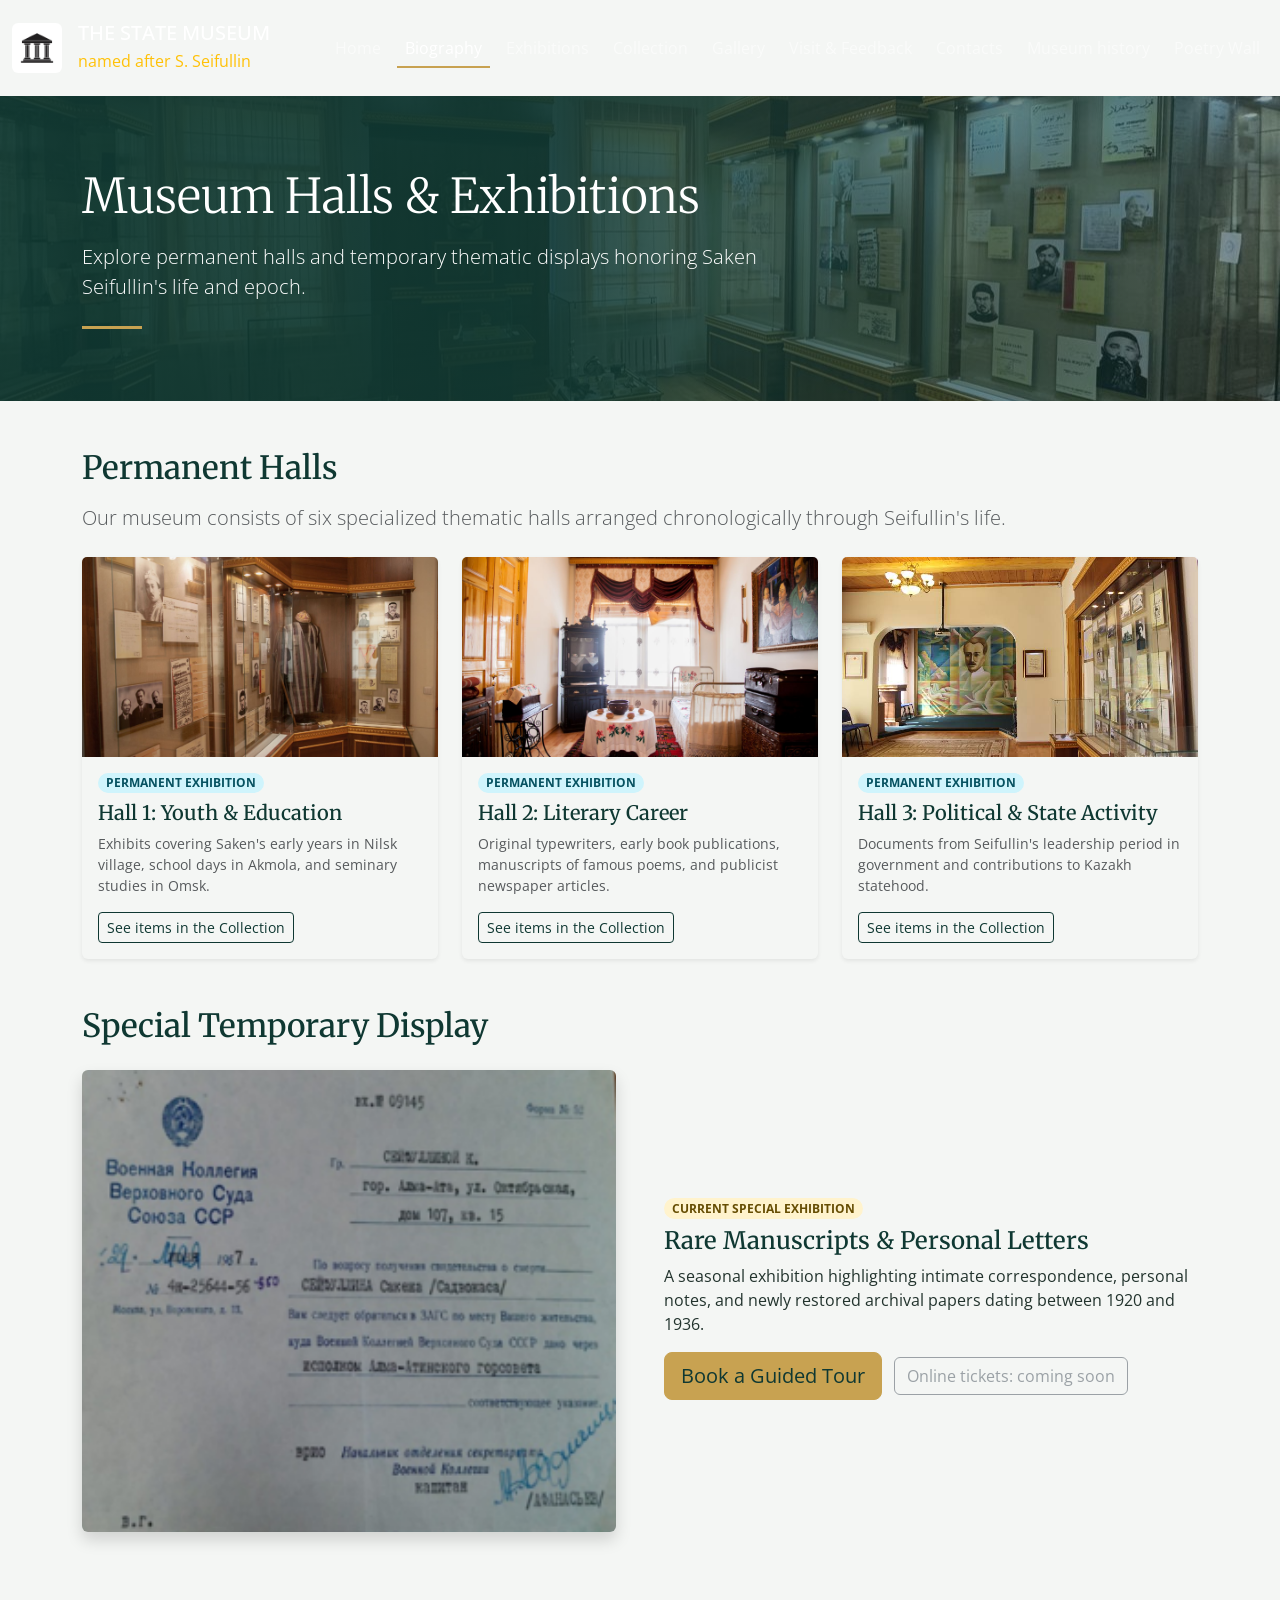
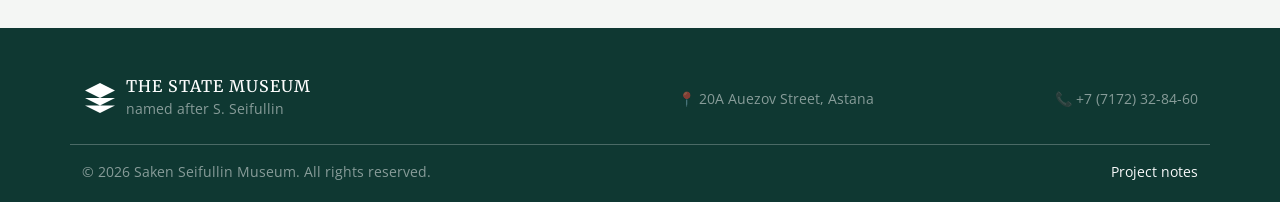
==== exhibitions.html @ 628d9082 "feat: complete jQuery assignment across all museum pages" ====
<!--<!DOCTYPE html>
<html lang="en">
<head>
  <meta charset="UTF-8">
  <meta name="viewport" content="width=device-width, initial-scale=1.0">
  <title>Exhibitions - Saken Seifullin Museum</title>
  <link rel="stylesheet" href="https://cdn.jsdelivr.net/npm/bootstrap@5.3.3/dist/css/bootstrap.min.css">
  <link rel="stylesheet" href="css/site.css">
</head>
<body>

  <header class="site-header navbar navbar-expand-xl bg-primary sticky-top shadow-sm" data-bs-theme="dark">
    <div class="container-fluid px-3 px-lg-5">
      <div class="logo-group navbar-brand d-flex align-items-center gap-2">
        <svg class="logo-icon flex-shrink-0" viewBox="0 0 24 24" aria-hidden="true"><path d="M12 2L2 7l10 5 10-5-10-5zM2 17l10 5 10-5M2 12l10 5 10-5"/></svg>
        <div class="logo-text">
          <h1 class="fs-6 text-uppercase mb-0 lh-sm">The State Museum</h1>
          <span class="d-none d-sm-block small text-white-50">named after S. Seifullin</span>
        </div>
      </div>
      <input type="checkbox" id="navToggle" class="nav-toggle-input visually-hidden">
      <label for="navToggle" class="navbar-toggler">
        <span class="navbar-toggler-icon"></span>
        <span class="visually-hidden">Toggle navigation</span>
      </label>
      <nav class="main-nav collapse navbar-collapse" id="mainNav" aria-label="Main navigation">
        <ul class="navbar-nav ms-auto gap-xl-2">
          <li class="nav-item"><a href="index.html" class="nav-link">Home</a></li>
          <li class="nav-item"><a href="biography.html" class="nav-link">Biography</a></li>
          <li class="nav-item"><a href="exhibitions.html" class="nav-link active" aria-current="page">Exhibitions</a></li>
          <li class="nav-item"><a href="exhibits.html" class="nav-link">Collection</a></li>
          <li class="nav-item"><a href="gallery.html" class="nav-link">Gallery</a></li>
          <li class="nav-item"><a href="feedback.html" class="nav-link">Visit &amp; Feedback</a></li>
          <li class="nav-item"><a href="contacts.html" class="nav-link">Contacts</a></li>
          <li class="nav-item"><a href="museum-history.html" class="nav-link">Museum history</a></li>
        </ul>
      </nav>
    </div>
  </header>-->
   <!DOCTYPE html>
<html lang="en">
<head>
  <meta charset="UTF-8">
  <meta name="viewport" content="width=device-width, initial-scale=1.0">
  <meta name="description" content="View the table of key artifacts and historical exhibits stored in the Saken Seifullin Museum. Author: Team Museum Project.">
  <link href="https://cdn.jsdelivr.net/npm/bootstrap@5.3.3/dist/css/bootstrap.min.css" rel="stylesheet">
  <link rel="stylesheet" href="css/base.css">
  <link rel="stylesheet" href="css/site.css">
  <title>Exhibitions - Saken Seifullin Museum</title>
</head>
<body class="d-flex flex-column min-vh-100">

  <header class="bg-brand text-white shadow-sm">
    <nav class="navbar navbar-expand-lg navbar-dark bg-brand py-3" id="main-navbar">
      <div class="container-fluid">
        <a class="navbar-brand d-flex align-items-center gap-3 text-wrap" href="index.html" id="brand-link">
          <img src="images/logo museum.jpg" alt="Museum logo" class="rounded" style="width: 50px; height: auto;">
          <span>
            <strong class="d-block h5 mb-0">THE STATE MUSEUM</strong>
            <small class="fs-6 text-warning">named after S. Seifullin</small>
          </span>
        </a>
        <button class="navbar-toggler" type="button" data-bs-toggle="collapse" data-bs-target="#navbarNav" aria-controls="navbarNav" aria-expanded="false" aria-label="Toggle navigation" id="navbar-toggler-btn">
          <span class="navbar-toggler-icon"></span>
        </button>

        <div class="collapse navbar-collapse justify-content-end" id="navbarNav">
          <ul class="navbar-nav gap-2 text-center text-lg-start">
            <li class="nav-item"><a class="nav-link" href="index.html">Home</a></li>
            <li class="nav-item"><a class="nav-link active" href="biography.html">Biography</a></li>
            <li class="nav-item"><a class="nav-link" href="exhibitions.html">Exhibitions</a></li>
            <li class="nav-item"><a class="nav-link" href="exhibits.html">Collection</a></li>
            <li class="nav-item"><a class="nav-link" href="gallery.html">Gallery</a></li>
            <li class="nav-item"><a class="nav-link" href="feedback.html">Visit & Feedback</a></li>
            <li class="nav-item"><a class="nav-link" href="contacts.html">Contacts</a></li>
            <li class="nav-item"><a class="nav-link" href="museum-history.html">Museum history</a></li>
            <li class="nav-item"><a class="nav-link" href="poetry.html">Poetry Wall</a></li>
          </ul>
        </div>
      </div>
    </nav>
  </header>
  <section class="hero-banner hero-exhibitions position-relative text-white py-5">
    <div class="hero-content container position-relative z-1 py-md-4">
      <div class="row">
        <div class="col-12 col-lg-8 text-center text-md-start">
          <h1 class="hero-title display-5 mb-3">Museum Halls &amp; Exhibitions</h1>
          <p class="hero-subtitle lead mb-4">Explore permanent halls and temporary thematic displays honoring Saken Seifullin's life and epoch.</p>
          <div class="gold-divider mx-auto mx-md-0"></div>
        </div>
      </div>
    </div>
  </section>
  <main class="container my-5">
    <h2 class="text-primary mb-3">Permanent Halls</h2>
    <p class="lead text-body-secondary mb-4">Our museum consists of six specialized thematic halls arranged chronologically through Seifullin's life.</p>
    <div class="row g-4">
      <div class="col-12 col-md-6 col-lg-4">
        <div class="info-card card h-100 border-0 shadow-sm">
          <img src="images/╤Д╨╛╤В╨╛14.jpg" alt="Early Childhood Hall" class="card-img-top object-fit-cover">
          <div class="card-body d-flex flex-column">
            <span class="badge rounded-pill bg-info-subtle text-info-emphasis text-uppercase align-self-start mb-2">Permanent Exhibition</span>
            <h3 class="card-title h5 text-primary">Hall 1: Youth &amp; Education</h3>
            <p class="card-text small text-body-secondary">Exhibits covering Saken's early years in Nilsk village, school days in Akmola, and seminary studies in Omsk.</p>
            <a href="exhibits.html" class="btn btn-outline-primary btn-sm mt-auto align-self-start">See items in the Collection</a>
          </div>
        </div>
      </div>

      <div class="col-12 col-md-6 col-lg-4">
        <div class="info-card card h-100 border-0 shadow-sm">
          <img src="images/╤Д╨╛╤В╨╛17.jpg" alt="Literary Work Hall" class="card-img-top object-fit-cover">
          <div class="card-body d-flex flex-column">
            <span class="badge rounded-pill bg-info-subtle text-info-emphasis text-uppercase align-self-start mb-2">Permanent Exhibition</span>
            <h3 class="card-title h5 text-primary">Hall 2: Literary Career</h3>
            <p class="card-text small text-body-secondary">Original typewriters, early book publications, manuscripts of famous poems, and publicist newspaper articles.</p>
            <a href="exhibits.html" class="btn btn-outline-primary btn-sm mt-auto align-self-start">See items in the Collection</a>
          </div>
        </div>
      </div>

      <div class="col-12 col-md-6 col-lg-4">
        <div class="info-card card h-100 border-0 shadow-sm">
          <img src="images/images.jpeg" alt="Statesman Period Hall" class="card-img-top object-fit-cover">
          <div class="card-body d-flex flex-column">
            <span class="badge rounded-pill bg-info-subtle text-info-emphasis text-uppercase align-self-start mb-2">Permanent Exhibition</span>
            <h3 class="card-title h5 text-primary">Hall 3: Political &amp; State Activity</h3>
            <p class="card-text small text-body-secondary">Documents from Seifullin's leadership period in government and contributions to Kazakh statehood.</p>
            <a href="exhibits.html" class="btn btn-outline-primary btn-sm mt-auto align-self-start">See items in the Collection</a>
          </div>
        </div>
      </div>
    </div>

    <h2 class="text-primary mt-5 mb-4">Special Temporary Display</h2>
    <div class="row g-4 g-lg-5 align-items-center">
      <div class="col-12 col-md-6">
        <img src="images/6th card.png" alt="Rare Archives Special Exhibition" class="img-fluid w-100 rounded shadow">
      </div>
      <div class="col-12 col-md-6">
        <span class="badge rounded-pill bg-warning-subtle text-warning-emphasis text-uppercase mb-2">Current Special Exhibition</span>
        <h3 class="fs-4 text-primary">Rare Manuscripts &amp; Personal Letters</h3>
        <p>A seasonal exhibition highlighting intimate correspondence, personal notes, and newly restored archival papers dating between 1920 and 1936.</p>
        <a href="feedback.html" class="btn btn-primary btn-lg me-2 mb-2">Book a Guided Tour</a>
        <button type="button" class="btn btn-outline-secondary mb-2" disabled>Online tickets: coming soon</button>
      </div>
    </div>
  </main>

  <footer class="site-footer bg-primary text-white mt-5 pt-5 pb-3">
    <div class="container">
      <div class="footer-top row g-4 align-items-center pb-4 border-bottom border-white border-opacity-25">
        <div class="logo-group col-12 col-md-5 d-flex align-items-center gap-2">
          <svg class="logo-icon flex-shrink-0" viewBox="0 0 24 24" aria-hidden="true"><path d="M12 2L2 7l10 5 10-5-10-5zM2 17l10 5 10-5M2 12l10 5 10-5"/></svg>
          <div class="logo-text">
            <h1 class="fs-6 text-uppercase mb-0 lh-sm">The State Museum</h1>
            <span class="small text-white-50">named after S. Seifullin</span>
          </div>
        </div>
        <div class="footer-contacts col-12 col-md-7">
          <div class="row g-2 small text-white-50">
            <div class="col-12 col-sm-6 text-md-end">📍 20A Auezov Street, Astana</div>
            <div class="col-12 col-sm-6 text-md-end">📞 +7 (7172) 32-84-60</div>
          </div>
        </div>
      </div>
      <div class="footer-bottom row pt-3 small text-white-50">
        <p class="col-12 col-md-6 mb-1 text-center text-md-start">&copy; 2026 Saken Seifullin Museum. All rights reserved.</p>
        <p class="col-12 col-md-6 mb-0 text-center text-md-end"><a href="README.md" class="link-light link-underline-opacity-0">Project notes</a></p>
      </div>
    </div>
  </footer>

  <script src="https://cdn.jsdelivr.net/npm/bootstrap@5.3.3/dist/js/bootstrap.bundle.min.js"></script>
</body>
</html>
---- css/site.css ----
/* @import url('https://fonts.googleapis.com/css2?family=Merriweather:ital,wght@0,300;0,400;0,700;1,300&family=Open+Sans:wght@400;500;600;700&display=swap');

:root {
  --primary-dark: #0f3832;
  --accent-gold: #c8a251;
  --accent-gold-hover: #b08d3e;
  --bg-light: #f4f6f4;
  --card-bg: #ffffff;
  --card-border: #e2e8e5;
  --text-dark: #22332d;
  --text-muted: #556660;
  --white: #ffffff;
}

* {
  box-sizing: border-box;
  margin: 0;
  padding: 0;
}

body {
  font-family: 'Open Sans', sans-serif;
  background-color: var(--bg-light);
  color: var(--text-dark);
  line-height: 1.6;
}

.site-header {
  background-color: var(--primary-dark);
  color: var(--white);
  padding: 1rem 3rem;
  border-bottom: 1px solid rgba(255, 255, 255, 0.1);
  position: sticky;
  top: 0;
  z-index: 1000;
}

.header-container {
  max-width: 1200px;
  margin: 0 auto;
  display: flex;
  justify-content: space-between;
  align-items: center;
}

.logo-group {
  display: flex;
  align-items: center;
  gap: 12px;
}

.logo-icon {
  width: 36px;
  height: 36px;
  min-width: 36px;
  fill: var(--white);
}

.logo-text h1 {
  font-family: 'Merriweather', serif;
  font-size: 0.95rem;
  text-transform: uppercase;
  letter-spacing: 1px;
  line-height: 1.1;
  color: var(--white);
}

.logo-text span {
  font-size: 0.75rem;
  color: rgba(255, 255, 255, 0.7);
}

.main-nav ul {
  display: flex;
  align-items: center;
  gap: 18px;
  list-style: none;
}

.nav-link {
  color: rgba(255, 255, 255, 0.85);
  text-decoration: none;
  font-size: 0.88rem;
  font-weight: 500;
  transition: color 0.2s, border-color 0.2s;
  padding-bottom: 4px;
}

.nav-link:hover, .nav-link.active {
  color: var(--white);
  border-bottom: 2px solid var(--accent-gold);
}


.hero-banner {
  color: var(--white);
  padding: 4rem 3rem;
  background-size: cover;
  background-position: center;
  position: relative;
}

.hero-banner::before {
  content: '';
  position: absolute;
  top: 0; left: 0; right: 0; bottom: 0;
  background: linear-gradient(to right, rgba(15, 56, 50, 0.92) 40%, rgba(15, 56, 50, 0.4));
  z-index: 1;
}

.hero-content {
  position: relative;
  z-index: 2;
  max-width: 1200px;
  margin: 0 auto;
}

.hero-title {
  font-family: 'Merriweather', serif;
  font-size: 2.5rem;
  font-weight: 400;
  margin-bottom: 0.8rem;
  color: var(--white);
}

.hero-subtitle {
  font-size: 1.05rem;
  color: rgba(255, 255, 255, 0.9);
  max-width: 650px;
  margin-bottom: 1.2rem;
}

.gold-divider {
  width: 60px;
  height: 3px;
  background-color: var(--accent-gold);
}
.container {
  max-width: 1200px;
  margin: 2.5rem auto;
  padding: 0 2rem;
}

.section-title {
  font-family: 'Merriweather', serif;
  font-size: 1.75rem;
  color: var(--primary-dark);
  /*margin-bottom: 1.2rem;

.btn-primary {
  display: inline-block;
  background-color: var(--accent-gold);
  color: var(--primary-dark);
  font-weight: 600;
  padding: 10px 20px;
  border-radius: 4px;
  text-decoration: none;
  transition: background-color 0.2s;
  margin-top: 1rem;
}

.btn-primary:hover {
  background-color: var(--accent-gold-hover);
}

.intro-grid {
  width: 100%;
  height: 350px;
  display: grid;
  grid-template-columns: 1fr 1fr;
  gap: 2.5rem;
  align-items: center;
  margin-bottom: 3rem;
}

.div1{
  display: flex;
   object-fit: cover;
  flex-direction: column;
  gap: 1rem;
   box-shadow: 0 4px 12px rgba(0,0,0,0.1);
}
.featured-img{
   display: flex;
    object-fit: cover;
   flex-direction: column;
    width: 100%;
    

}

  /*width: 100%;
  height: 350px;
  object-fit: cover;
  border-radius: 6px;
  box-shadow: 0 4px 12px rgba(0,0,0,0.1);


.cards-grid {
  display: grid;
  grid-template-columns: repeat(auto-fit, minmax(280px, 1fr));
  gap: 1.8rem;
  margin-top: 1.5rem;
}

.info-card {
  background-color: var(--card-bg);
  border: 1px solid var(--card-border);
  border-radius: 6px;
  overflow: hidden;
  box-shadow: 0 2px 6px rgba(0,0,0,0.03);
  transition: transform 0.2s, box-shadow 0.2s;
}

.info-card:hover {
  transform: translateY(-4px);
  box-shadow: 0 8px 18px rgba(0,0,0,0.08);
}

.card-img {
  width: 100%;
  height: 200px;
  object-fit: cover;
}

.card-body {
  padding: 1.2rem;
}

.card-title {
  font-family: 'Merriweather', serif;
  font-size: 1.1rem;
  color: var(--primary-dark);
  margin-bottom: 0.5rem;
}

.card-text {
  font-size: 0.9rem;
  color: var(--text-muted);
}

.bio-article {
  background-color: var(--card-bg);
  padding: 2.5rem;
  border-radius: 6px;
  border: 1px solid var(--card-border);
}

.timeline {
  border-left: 3px solid var(--accent-gold);
  padding-left: 1.5rem;
  margin: 2rem 0;
}

.timeline-item {
  margin-bottom: 1.8rem;
  position: relative;
}

.timeline-year {
  font-family: 'Merriweather', serif;
  font-weight: 700;
  color: var(--accent-gold);
  font-size: 1.1rem;
}

.timeline-title {
  font-family: 'Merriweather', serif;
  color: var(--primary-dark);
  font-size: 1.15rem;
  margin: 0.2rem 0;
}

.badge-status {
  display: inline-block;
  font-size: 0.75rem;
  font-weight: 700;
  text-transform: uppercase;
  padding: 4px 8px;
  border-radius: 4px;
  margin-bottom: 0.5rem;
}

.badge-permanent { background-color: #e3f2fd; color: #0d47a1; }
.badge-temporary { background-color: #fff3e0; color: #e65100; }

.site-footer {
  background-color: var(--primary-dark);
  color: var(--white);
  padding: 2.5rem 3rem 1.2rem 3rem;
  margin-top: 4rem;
}

.footer-top {
  max-width: 1200px;
  margin: 0 auto;
  display: flex;
  justify-content: space-between;
  align-items: center;
  padding-bottom: 1.5rem;
  border-bottom: 1px solid rgba(255, 255, 255, 0.15);
}

.footer-contacts {
  display: flex;
  gap: 2rem;
  font-size: 0.85rem;
  color: rgba(255, 255, 255, 0.8);
}

.footer-bottom {
  max-width: 1200px;
  margin: 1.2rem auto 0 auto;
  display: flex;
  justify-content: space-between;
  font-size: 0.8rem;
  color: rgba(255, 255, 255, 0.6);
}

.footer-bottom a {
  color: rgba(255, 255, 255, 0.6);
  text-decoration: none;
}

@media (max-width: 850px) {
  .intro-grid { grid-template-columns: 1fr; }
  .header-container { flex-direction: column; gap: 15px; }
  .main-nav ul { flex-wrap: wrap; justify-content: center; gap: 10px; }
  .footer-top { flex-direction: column; gap: 15px; align-items: flex-start; }
} 
*/
/* @import url('https://fonts.googleapis.com/css2?family=Merriweather:ital,wght@0,300;0,400;0,700;1,300&family=Open+Sans:wght@400;500;600;700&display=swap');

:root {
  --primary-dark: #0f3832;
  --accent-gold: #c8a251;
  --accent-gold-hover: #b08d3e;
  --bg-light: #f4f6f4;
  --card-bg: #ffffff;
  --card-border: #e2e8e5;
  --text-dark: #22332d;
  --text-muted: #556660;
  --white: #ffffff;

  --font-serif: 'Merriweather', serif;
  --font-sans: 'Open Sans', sans-serif;
  --page-width: 1200px;
  --radius: 6px;
}

* {
  box-sizing: border-box;
  margin: 0;
  padding: 0;
}

body {
  font-family: var(--font-sans);
  background-color: var(--bg-light);
  color: var(--text-dark);
  line-height: 1.6;
}


.site-header {
  background-color: var(--primary-dark);
  color: var(--white);
  padding: 1rem 3rem;
  border-bottom: 1px solid rgba(255, 255, 255, 0.1);
  position: sticky;
  top: 0;
  z-index: 1000;
}

.header-container {
  max-width: var(--page-width);
  margin: 0 auto;
  display: flex;
  justify-content: space-between;
  align-items: center;
}
.logo-group {
  display: flex;
  align-items: center;
  gap: 12px;
}

.logo-icon {
  width: 36px;
  height: 36px;
  min-width: 36px;
  fill: var(--white);
}

.logo-text h1 {
  font-family: var(--font-serif);
  font-size: 0.95rem;
  text-transform: uppercase;
  letter-spacing: 1px;
  line-height: 1.1;
  color: var(--white);
}

.logo-text span {
  font-size: 0.75rem;
  color: rgba(255, 255, 255, 0.7);
}

.main-nav ul {
  display: flex;
  align-items: center;
  gap: 18px;
  list-style: none;
}

.nav-link {
  color: rgba(255, 255, 255, 0.85);
  text-decoration: none;
  font-size: 0.88rem;
  font-weight: 500;
  padding-bottom: 4px;
  transition: color 0.2s, border-color 0.2s;
}

.nav-link:hover,
.nav-link.active {
  color: var(--white);
  border-bottom: 2px solid var(--accent-gold);
}


.hero-banner {
  position: relative;
  color: var(--white);
  padding: 4rem 3rem;
  background-size: cover;
  background-position: center;
}


.hero-banner::before {
  content: '';
  position: absolute;
  inset: 0;
  background: linear-gradient(to right, rgba(15, 56, 50, 0.92) 40%, rgba(15, 56, 50, 0.4));
  z-index: 1;
}


.hero-home        { background-image: url('../images/astana-16-1.jpg'); }
.hero-bio         { background-image: url('../images/Saken s suit.png'); }
.hero-exhibitions { background-image: url('../images/Museum inner view.jpeg'); }

.hero-content {
  position: relative;
  z-index: 2;
  max-width: var(--page-width);
  margin: 0 auto;
}

.hero-title {
  font-family: var(--font-serif);
  font-size: 2.5rem;
  font-weight: 400;
  margin-bottom: 0.8rem;
  color: var(--white);
}

.hero-subtitle {
  font-size: 1.05rem;
  color: rgba(255, 255, 255, 0.9);
  max-width: 650px;
  margin-bottom: 1.2rem;
}

.gold-divider {
  width: 60px;
  height: 3px;
  background-color: var(--accent-gold);
}

.container {
  max-width: var(--page-width);
  margin: 2.5rem auto;
  padding: 0 2rem;
}

.section-title {
  font-family: var(--font-serif);
  font-size: 1.75rem;
  color: var(--primary-dark);
}


.subsection-title {
  font-size: 1.35rem;
}


.section-title--spaced {
  margin-top: 3.5rem;
}


.btn-primary {
  display: inline-block;
  background-color: var(--accent-gold);
  color: var(--primary-dark);
  font-weight: 600;
  padding: 10px 20px;
  border-radius: 4px;
  text-decoration: none;
  margin-top: 1rem;
  transition: background-color 0.2s;
}

.btn-primary:hover {
  background-color: var(--accent-gold-hover);
}


.intro-grid {
  display: grid;
  grid-template-columns: 1fr 1fr;
  gap: 2.5rem;
  align-items: center;
  margin-bottom: 3rem;
}


.intro-grid--compact {
  margin: 2rem 0;
}

.intro-text {
  display: flex;
  flex-direction: column;
  gap: 1rem;
  box-shadow: 0 4px 12px rgba(0, 0, 0, 0.1);
}

.featured-img {
  display: block;
  width: 100%;
  height: 350px;
  object-fit: cover;
}

.cards-grid {
  display: grid;
  grid-template-columns: repeat(auto-fit, minmax(280px, 1fr));
  gap: 1.8rem;
  margin-top: 1.5rem;
}

.info-card {
  background-color: var(--card-bg);
  border: 1px solid var(--card-border);
  border-radius: var(--radius);
  overflow: hidden;
  box-shadow: 0 2px 6px rgba(0, 0, 0, 0.03);
  transition: transform 0.2s, box-shadow 0.2s;
}

.info-card:hover {
  transform: translateY(-4px);
  box-shadow: 0 8px 18px rgba(0, 0, 0, 0.08);
}

.card-img {
  display: block;
  width: 100%;
  height: 200px;
  object-fit: cover;
}

.card-body {
  padding: 1.2rem;
}

.card-title {
  font-family: var(--font-serif);
  font-size: 1.1rem;
  color: var(--primary-dark);
  margin-bottom: 0.5rem;
}

.card-text {
  font-size: 0.9rem;
  color: var(--text-muted);
}


.badge-status {
  display: inline-block;
  font-size: 0.75rem;
  font-weight: 700;
  text-transform: uppercase;
  padding: 4px 8px;
  border-radius: 4px;
  margin-bottom: 0.5rem;
}

.badge-permanent { background-color: #e3f2fd; color: #0d47a1; }
.badge-temporary { background-color: #fff3e0; color: #e65100; }


.bio-article {
  background-color: var(--card-bg);
  padding: 2.5rem;
  border-radius: var(--radius);
  border: 1px solid var(--card-border);
}

.timeline {
  border-left: 3px solid var(--accent-gold);
  padding-left: 1.5rem;
  margin: 2rem 0;
}

.timeline-item {
  margin-bottom: 1.8rem;
}

.timeline-year {
  font-family: var(--font-serif);
  font-weight: 700;
  color: var(--accent-gold);
  font-size: 1.1rem;
}

.timeline-title {
  font-family: var(--font-serif);
  color: var(--primary-dark);
  font-size: 1.15rem;
  margin: 0.2rem 0;
}


.site-footer {
  background-color: var(--primary-dark);
  color: var(--white);
  padding: 2.5rem 3rem 1.2rem;
  margin-top: 4rem;
}

.footer-top {
  max-width: var(--page-width);
  margin: 0 auto;
  display: flex;
  justify-content: space-between;
  align-items: center;
  padding-bottom: 1.5rem;
  border-bottom: 1px solid rgba(255, 255, 255, 0.15);
}

.footer-contacts {
  display: flex;
  gap: 2rem;
  font-size: 0.85rem;
  color: rgba(255, 255, 255, 0.8);
}

.footer-bottom {
  max-width: var(--page-width);
  margin: 1.2rem auto 0;
  display: flex;
  justify-content: space-between;
  font-size: 0.8rem;
  color: rgba(255, 255, 255, 0.6);
}

.footer-bottom a {
  color: rgba(255, 255, 255, 0.6);
  text-decoration: none;
}


@media (max-width: 850px) {
  .header-container { flex-direction: column; gap: 15px; }
  .main-nav ul { flex-wrap: wrap; justify-content: center; gap: 10px; }
  .intro-grid { grid-template-columns: 1fr; }
  .footer-top { flex-direction: column; gap: 15px; align-items: flex-start; }

  .footer-contacts { flex-wrap: wrap; gap: 0.5rem 2rem; }
} */
 /* Correction layer on top of Bootstrap v5.3.3.
   Bootstrap does the layout, spacing, navigation, buttons and responsiveness.
   This file only sets brand colours, fonts and a few details Bootstrap has no class for. */

@import url('https://fonts.googleapis.com/css2?family=Merriweather:ital,wght@0,300;0,400;0,700;1,300&family=Open+Sans:wght@400;500;600;700&display=swap');

/* Brand colours and fonts, fed into Bootstrap's own CSS variables,
   so bg-primary, text-primary, links and body text use the museum palette. */
:root {
  --primary-dark: #0f3832;
  --accent-gold: #c8a251;
  --accent-gold-hover: #b08d3e;

  --bs-primary: #0f3832;
  --bs-primary-rgb: 15, 56, 50;
  --bs-link-color-rgb: 15, 56, 50;
  --bs-link-hover-color-rgb: 176, 141, 62;
  --bs-body-bg: #f4f6f4;
  --bs-body-color: #22332d;
  --bs-body-font-family: 'Open Sans', sans-serif;
}

/* Headings use the serif brand font; sizes and weights come from Bootstrap classes. */
h1, h2, h3, h4 {
  font-family: 'Merriweather', serif;
}

/* Gold helpers: Bootstrap has no gold theme colour. border-gold only sets the
   variable that Bootstrap's border-start utility already reads. */
.text-gold { color: var(--accent-gold); }
.border-gold { --bs-border-color: var(--accent-gold); }

/* Logo: the SVG has no size of its own and must follow the text colour. */
.logo-icon {
  width: 36px;
  height: 36px;
  fill: currentColor;
}

.logo-text h1 { letter-spacing: 1px; }

/* Active / hovered menu link gets the gold underline from the brand.
   Bootstrap's navbar only changes the colour. */
.navbar .nav-link.active,
.navbar .nav-link:hover {
  box-shadow: inset 0 -2px 0 var(--accent-gold);
}

/* Menu toggler without JavaScript.
   Bootstrap hides the collapsed menu with .collapse:not(.show) and normally needs its JS to add .show.
   Here the hidden checkbox does that job: while it is ticked, the menu is shown.
   This selector is more specific than Bootstrap's rule, so no !important is needed.
   From xl up, navbar-expand-xl keeps the menu visible anyway. */
.nav-toggle-input:checked ~ .navbar-collapse { display: block; }

/* A label has no pointer cursor or focus ring like a button; restore them. */
.navbar-toggler { cursor: pointer; }
.nav-toggle-input:focus-visible + .navbar-toggler {
  box-shadow: 0 0 0 var(--bs-navbar-toggler-focus-width);
}

/* Hero: photo background with the green gradient overlay.
   Bootstrap has no background-image or background-size utilities.
   position-relative / z-1 come from Bootstrap classes in the HTML. */
.hero-banner {
  background-size: cover;
  background-position: center;
}

.hero-banner::before {
  content: "";
  position: absolute;
  inset: 0;
  background: linear-gradient(to right, rgba(15, 56, 50, 0.92) 40%, rgba(15, 56, 50, 0.4));
}

/* One background photo per page (replaces the old inline style attributes). */
.hero-home { background-image: url("../images/astana-16-1.jpg"); }
.hero-bio { background-image: url("../images/Saken s suit.png"); }
.hero-exhibitions { background-image: url("../images/Museum inner view.jpeg"); }
.hero-gallery { background-image: url("../images/gallery.jpg"); }
.hero-exhibits { background-image: url("../images/exhibits.png"); }
.hero-feedback { background-image: url("../images/feedback.png"); }
.hero-museum-history { background-image: url("../images/museum.jpg"); }
.hero-poetry { background-image: url("../images/DSC02902.jpg"); }
.hero-contacts { background-image: url("../images/contacts.jpg"); background-position: center 30%; }

.gold-divider {
  width: 60px;
  height: 3px;
  background-color: var(--accent-gold);
}

/* Override: Bootstrap's btn-primary is blue. Re-pointing its variables to the brand gold
   is the documented way to theme a button without Sass. */
.btn-primary {
  --bs-btn-color: var(--primary-dark);
  --bs-btn-bg: var(--accent-gold);
  --bs-btn-border-color: var(--accent-gold);
  --bs-btn-hover-color: var(--primary-dark);
  --bs-btn-hover-bg: var(--accent-gold-hover);
  --bs-btn-hover-border-color: var(--accent-gold-hover);
  --bs-btn-active-color: var(--primary-dark);
  --bs-btn-active-bg: var(--accent-gold-hover);
  --bs-btn-active-border-color: var(--accent-gold-hover);
}

/* Override: outline button in the brand green instead of Bootstrap blue. */
.btn-outline-primary {
  --bs-btn-color: var(--primary-dark);
  --bs-btn-border-color: var(--primary-dark);
  --bs-btn-hover-color: #fff;
  --bs-btn-hover-bg: var(--primary-dark);
  --bs-btn-hover-border-color: var(--primary-dark);
  --bs-btn-active-color: #fff;
  --bs-btn-active-bg: var(--primary-dark);
  --bs-btn-active-border-color: var(--primary-dark);
}

/* Cards: equal image height (object-fit-cover in the HTML crops the photo)
   and a small lift on hover. */
.info-card .card-img-top { height: 200px; }
.info-card { transition: transform 0.2s; }
.info-card:hover { transform: translateY(-4px); }
---- css/site.css ----
/* @import url('https://fonts.googleapis.com/css2?family=Merriweather:ital,wght@0,300;0,400;0,700;1,300&family=Open+Sans:wght@400;500;600;700&display=swap');

:root {
  --primary-dark: #0f3832;
  --accent-gold: #c8a251;
  --accent-gold-hover: #b08d3e;
  --bg-light: #f4f6f4;
  --card-bg: #ffffff;
  --card-border: #e2e8e5;
  --text-dark: #22332d;
  --text-muted: #556660;
  --white: #ffffff;
}

* {
  box-sizing: border-box;
  margin: 0;
  padding: 0;
}

body {
  font-family: 'Open Sans', sans-serif;
  background-color: var(--bg-light);
  color: var(--text-dark);
  line-height: 1.6;
}

.site-header {
  background-color: var(--primary-dark);
  color: var(--white);
  padding: 1rem 3rem;
  border-bottom: 1px solid rgba(255, 255, 255, 0.1);
  position: sticky;
  top: 0;
  z-index: 1000;
}

.header-container {
  max-width: 1200px;
  margin: 0 auto;
  display: flex;
  justify-content: space-between;
  align-items: center;
}

.logo-group {
  display: flex;
  align-items: center;
  gap: 12px;
}

.logo-icon {
  width: 36px;
  height: 36px;
  min-width: 36px;
  fill: var(--white);
}

.logo-text h1 {
  font-family: 'Merriweather', serif;
  font-size: 0.95rem;
  text-transform: uppercase;
  letter-spacing: 1px;
  line-height: 1.1;
  color: var(--white);
}

.logo-text span {
  font-size: 0.75rem;
  color: rgba(255, 255, 255, 0.7);
}

.main-nav ul {
  display: flex;
  align-items: center;
  gap: 18px;
  list-style: none;
}

.nav-link {
  color: rgba(255, 255, 255, 0.85);
  text-decoration: none;
  font-size: 0.88rem;
  font-weight: 500;
  transition: color 0.2s, border-color 0.2s;
  padding-bottom: 4px;
}

.nav-link:hover, .nav-link.active {
  color: var(--white);
  border-bottom: 2px solid var(--accent-gold);
}


.hero-banner {
  color: var(--white);
  padding: 4rem 3rem;
  background-size: cover;
  background-position: center;
  position: relative;
}

.hero-banner::before {
  content: '';
  position: absolute;
  top: 0; left: 0; right: 0; bottom: 0;
  background: linear-gradient(to right, rgba(15, 56, 50, 0.92) 40%, rgba(15, 56, 50, 0.4));
  z-index: 1;
}

.hero-content {
  position: relative;
  z-index: 2;
  max-width: 1200px;
  margin: 0 auto;
}

.hero-title {
  font-family: 'Merriweather', serif;
  font-size: 2.5rem;
  font-weight: 400;
  margin-bottom: 0.8rem;
  color: var(--white);
}

.hero-subtitle {
  font-size: 1.05rem;
  color: rgba(255, 255, 255, 0.9);
  max-width: 650px;
  margin-bottom: 1.2rem;
}

.gold-divider {
  width: 60px;
  height: 3px;
  background-color: var(--accent-gold);
}
.container {
  max-width: 1200px;
  margin: 2.5rem auto;
  padding: 0 2rem;
}

.section-title {
  font-family: 'Merriweather', serif;
  font-size: 1.75rem;
  color: var(--primary-dark);
  /*margin-bottom: 1.2rem;

.btn-primary {
  display: inline-block;
  background-color: var(--accent-gold);
  color: var(--primary-dark);
  font-weight: 600;
  padding: 10px 20px;
  border-radius: 4px;
  text-decoration: none;
  transition: background-color 0.2s;
  margin-top: 1rem;
}

.btn-primary:hover {
  background-color: var(--accent-gold-hover);
}

.intro-grid {
  width: 100%;
  height: 350px;
  display: grid;
  grid-template-columns: 1fr 1fr;
  gap: 2.5rem;
  align-items: center;
  margin-bottom: 3rem;
}

.div1{
  display: flex;
   object-fit: cover;
  flex-direction: column;
  gap: 1rem;
   box-shadow: 0 4px 12px rgba(0,0,0,0.1);
}
.featured-img{
   display: flex;
    object-fit: cover;
   flex-direction: column;
    width: 100%;
    

}

  /*width: 100%;
  height: 350px;
  object-fit: cover;
  border-radius: 6px;
  box-shadow: 0 4px 12px rgba(0,0,0,0.1);


.cards-grid {
  display: grid;
  grid-template-columns: repeat(auto-fit, minmax(280px, 1fr));
  gap: 1.8rem;
  margin-top: 1.5rem;
}

.info-card {
  background-color: var(--card-bg);
  border: 1px solid var(--card-border);
  border-radius: 6px;
  overflow: hidden;
  box-shadow: 0 2px 6px rgba(0,0,0,0.03);
  transition: transform 0.2s, box-shadow 0.2s;
}

.info-card:hover {
  transform: translateY(-4px);
  box-shadow: 0 8px 18px rgba(0,0,0,0.08);
}

.card-img {
  width: 100%;
  height: 200px;
  object-fit: cover;
}

.card-body {
  padding: 1.2rem;
}

.card-title {
  font-family: 'Merriweather', serif;
  font-size: 1.1rem;
  color: var(--primary-dark);
  margin-bottom: 0.5rem;
}

.card-text {
  font-size: 0.9rem;
  color: var(--text-muted);
}

.bio-article {
  background-color: var(--card-bg);
  padding: 2.5rem;
  border-radius: 6px;
  border: 1px solid var(--card-border);
}

.timeline {
  border-left: 3px solid var(--accent-gold);
  padding-left: 1.5rem;
  margin: 2rem 0;
}

.timeline-item {
  margin-bottom: 1.8rem;
  position: relative;
}

.timeline-year {
  font-family: 'Merriweather', serif;
  font-weight: 700;
  color: var(--accent-gold);
  font-size: 1.1rem;
}

.timeline-title {
  font-family: 'Merriweather', serif;
  color: var(--primary-dark);
  font-size: 1.15rem;
  margin: 0.2rem 0;
}

.badge-status {
  display: inline-block;
  font-size: 0.75rem;
  font-weight: 700;
  text-transform: uppercase;
  padding: 4px 8px;
  border-radius: 4px;
  margin-bottom: 0.5rem;
}

.badge-permanent { background-color: #e3f2fd; color: #0d47a1; }
.badge-temporary { background-color: #fff3e0; color: #e65100; }

.site-footer {
  background-color: var(--primary-dark);
  color: var(--white);
  padding: 2.5rem 3rem 1.2rem 3rem;
  margin-top: 4rem;
}

.footer-top {
  max-width: 1200px;
  margin: 0 auto;
  display: flex;
  justify-content: space-between;
  align-items: center;
  padding-bottom: 1.5rem;
  border-bottom: 1px solid rgba(255, 255, 255, 0.15);
}

.footer-contacts {
  display: flex;
  gap: 2rem;
  font-size: 0.85rem;
  color: rgba(255, 255, 255, 0.8);
}

.footer-bottom {
  max-width: 1200px;
  margin: 1.2rem auto 0 auto;
  display: flex;
  justify-content: space-between;
  font-size: 0.8rem;
  color: rgba(255, 255, 255, 0.6);
}

.footer-bottom a {
  color: rgba(255, 255, 255, 0.6);
  text-decoration: none;
}

@media (max-width: 850px) {
  .intro-grid { grid-template-columns: 1fr; }
  .header-container { flex-direction: column; gap: 15px; }
  .main-nav ul { flex-wrap: wrap; justify-content: center; gap: 10px; }
  .footer-top { flex-direction: column; gap: 15px; align-items: flex-start; }
} 
*/
/* @import url('https://fonts.googleapis.com/css2?family=Merriweather:ital,wght@0,300;0,400;0,700;1,300&family=Open+Sans:wght@400;500;600;700&display=swap');

:root {
  --primary-dark: #0f3832;
  --accent-gold: #c8a251;
  --accent-gold-hover: #b08d3e;
  --bg-light: #f4f6f4;
  --card-bg: #ffffff;
  --card-border: #e2e8e5;
  --text-dark: #22332d;
  --text-muted: #556660;
  --white: #ffffff;

  --font-serif: 'Merriweather', serif;
  --font-sans: 'Open Sans', sans-serif;
  --page-width: 1200px;
  --radius: 6px;
}

* {
  box-sizing: border-box;
  margin: 0;
  padding: 0;
}

body {
  font-family: var(--font-sans);
  background-color: var(--bg-light);
  color: var(--text-dark);
  line-height: 1.6;
}


.site-header {
  background-color: var(--primary-dark);
  color: var(--white);
  padding: 1rem 3rem;
  border-bottom: 1px solid rgba(255, 255, 255, 0.1);
  position: sticky;
  top: 0;
  z-index: 1000;
}

.header-container {
  max-width: var(--page-width);
  margin: 0 auto;
  display: flex;
  justify-content: space-between;
  align-items: center;
}
.logo-group {
  display: flex;
  align-items: center;
  gap: 12px;
}

.logo-icon {
  width: 36px;
  height: 36px;
  min-width: 36px;
  fill: var(--white);
}

.logo-text h1 {
  font-family: var(--font-serif);
  font-size: 0.95rem;
  text-transform: uppercase;
  letter-spacing: 1px;
  line-height: 1.1;
  color: var(--white);
}

.logo-text span {
  font-size: 0.75rem;
  color: rgba(255, 255, 255, 0.7);
}

.main-nav ul {
  display: flex;
  align-items: center;
  gap: 18px;
  list-style: none;
}

.nav-link {
  color: rgba(255, 255, 255, 0.85);
  text-decoration: none;
  font-size: 0.88rem;
  font-weight: 500;
  padding-bottom: 4px;
  transition: color 0.2s, border-color 0.2s;
}

.nav-link:hover,
.nav-link.active {
  color: var(--white);
  border-bottom: 2px solid var(--accent-gold);
}


.hero-banner {
  position: relative;
  color: var(--white);
  padding: 4rem 3rem;
  background-size: cover;
  background-position: center;
}


.hero-banner::before {
  content: '';
  position: absolute;
  inset: 0;
  background: linear-gradient(to right, rgba(15, 56, 50, 0.92) 40%, rgba(15, 56, 50, 0.4));
  z-index: 1;
}


.hero-home        { background-image: url('../images/astana-16-1.jpg'); }
.hero-bio         { background-image: url('../images/Saken s suit.png'); }
.hero-exhibitions { background-image: url('../images/Museum inner view.jpeg'); }

.hero-content {
  position: relative;
  z-index: 2;
  max-width: var(--page-width);
  margin: 0 auto;
}

.hero-title {
  font-family: var(--font-serif);
  font-size: 2.5rem;
  font-weight: 400;
  margin-bottom: 0.8rem;
  color: var(--white);
}

.hero-subtitle {
  font-size: 1.05rem;
  color: rgba(255, 255, 255, 0.9);
  max-width: 650px;
  margin-bottom: 1.2rem;
}

.gold-divider {
  width: 60px;
  height: 3px;
  background-color: var(--accent-gold);
}

.container {
  max-width: var(--page-width);
  margin: 2.5rem auto;
  padding: 0 2rem;
}

.section-title {
  font-family: var(--font-serif);
  font-size: 1.75rem;
  color: var(--primary-dark);
}


.subsection-title {
  font-size: 1.35rem;
}


.section-title--spaced {
  margin-top: 3.5rem;
}


.btn-primary {
  display: inline-block;
  background-color: var(--accent-gold);
  color: var(--primary-dark);
  font-weight: 600;
  padding: 10px 20px;
  border-radius: 4px;
  text-decoration: none;
  margin-top: 1rem;
  transition: background-color 0.2s;
}

.btn-primary:hover {
  background-color: var(--accent-gold-hover);
}


.intro-grid {
  display: grid;
  grid-template-columns: 1fr 1fr;
  gap: 2.5rem;
  align-items: center;
  margin-bottom: 3rem;
}


.intro-grid--compact {
  margin: 2rem 0;
}

.intro-text {
  display: flex;
  flex-direction: column;
  gap: 1rem;
  box-shadow: 0 4px 12px rgba(0, 0, 0, 0.1);
}

.featured-img {
  display: block;
  width: 100%;
  height: 350px;
  object-fit: cover;
}

.cards-grid {
  display: grid;
  grid-template-columns: repeat(auto-fit, minmax(280px, 1fr));
  gap: 1.8rem;
  margin-top: 1.5rem;
}

.info-card {
  background-color: var(--card-bg);
  border: 1px solid var(--card-border);
  border-radius: var(--radius);
  overflow: hidden;
  box-shadow: 0 2px 6px rgba(0, 0, 0, 0.03);
  transition: transform 0.2s, box-shadow 0.2s;
}

.info-card:hover {
  transform: translateY(-4px);
  box-shadow: 0 8px 18px rgba(0, 0, 0, 0.08);
}

.card-img {
  display: block;
  width: 100%;
  height: 200px;
  object-fit: cover;
}

.card-body {
  padding: 1.2rem;
}

.card-title {
  font-family: var(--font-serif);
  font-size: 1.1rem;
  color: var(--primary-dark);
  margin-bottom: 0.5rem;
}

.card-text {
  font-size: 0.9rem;
  color: var(--text-muted);
}


.badge-status {
  display: inline-block;
  font-size: 0.75rem;
  font-weight: 700;
  text-transform: uppercase;
  padding: 4px 8px;
  border-radius: 4px;
  margin-bottom: 0.5rem;
}

.badge-permanent { background-color: #e3f2fd; color: #0d47a1; }
.badge-temporary { background-color: #fff3e0; color: #e65100; }


.bio-article {
  background-color: var(--card-bg);
  padding: 2.5rem;
  border-radius: var(--radius);
  border: 1px solid var(--card-border);
}

.timeline {
  border-left: 3px solid var(--accent-gold);
  padding-left: 1.5rem;
  margin: 2rem 0;
}

.timeline-item {
  margin-bottom: 1.8rem;
}

.timeline-year {
  font-family: var(--font-serif);
  font-weight: 700;
  color: var(--accent-gold);
  font-size: 1.1rem;
}

.timeline-title {
  font-family: var(--font-serif);
  color: var(--primary-dark);
  font-size: 1.15rem;
  margin: 0.2rem 0;
}


.site-footer {
  background-color: var(--primary-dark);
  color: var(--white);
  padding: 2.5rem 3rem 1.2rem;
  margin-top: 4rem;
}

.footer-top {
  max-width: var(--page-width);
  margin: 0 auto;
  display: flex;
  justify-content: space-between;
  align-items: center;
  padding-bottom: 1.5rem;
  border-bottom: 1px solid rgba(255, 255, 255, 0.15);
}

.footer-contacts {
  display: flex;
  gap: 2rem;
  font-size: 0.85rem;
  color: rgba(255, 255, 255, 0.8);
}

.footer-bottom {
  max-width: var(--page-width);
  margin: 1.2rem auto 0;
  display: flex;
  justify-content: space-between;
  font-size: 0.8rem;
  color: rgba(255, 255, 255, 0.6);
}

.footer-bottom a {
  color: rgba(255, 255, 255, 0.6);
  text-decoration: none;
}


@media (max-width: 850px) {
  .header-container { flex-direction: column; gap: 15px; }
  .main-nav ul { flex-wrap: wrap; justify-content: center; gap: 10px; }
  .intro-grid { grid-template-columns: 1fr; }
  .footer-top { flex-direction: column; gap: 15px; align-items: flex-start; }

  .footer-contacts { flex-wrap: wrap; gap: 0.5rem 2rem; }
} */
 /* Correction layer on top of Bootstrap v5.3.3.
   Bootstrap does the layout, spacing, navigation, buttons and responsiveness.
   This file only sets brand colours, fonts and a few details Bootstrap has no class for. */

@import url('https://fonts.googleapis.com/css2?family=Merriweather:ital,wght@0,300;0,400;0,700;1,300&family=Open+Sans:wght@400;500;600;700&display=swap');

/* Brand colours and fonts, fed into Bootstrap's own CSS variables,
   so bg-primary, text-primary, links and body text use the museum palette. */
:root {
  --primary-dark: #0f3832;
  --accent-gold: #c8a251;
  --accent-gold-hover: #b08d3e;

  --bs-primary: #0f3832;
  --bs-primary-rgb: 15, 56, 50;
  --bs-link-color-rgb: 15, 56, 50;
  --bs-link-hover-color-rgb: 176, 141, 62;
  --bs-body-bg: #f4f6f4;
  --bs-body-color: #22332d;
  --bs-body-font-family: 'Open Sans', sans-serif;
}

/* Headings use the serif brand font; sizes and weights come from Bootstrap classes. */
h1, h2, h3, h4 {
  font-family: 'Merriweather', serif;
}

/* Gold helpers: Bootstrap has no gold theme colour. border-gold only sets the
   variable that Bootstrap's border-start utility already reads. */
.text-gold { color: var(--accent-gold); }
.border-gold { --bs-border-color: var(--accent-gold); }

/* Logo: the SVG has no size of its own and must follow the text colour. */
.logo-icon {
  width: 36px;
  height: 36px;
  fill: currentColor;
}

.logo-text h1 { letter-spacing: 1px; }

/* Active / hovered menu link gets the gold underline from the brand.
   Bootstrap's navbar only changes the colour. */
.navbar .nav-link.active,
.navbar .nav-link:hover {
  box-shadow: inset 0 -2px 0 var(--accent-gold);
}

/* Menu toggler without JavaScript.
   Bootstrap hides the collapsed menu with .collapse:not(.show) and normally needs its JS to add .show.
   Here the hidden checkbox does that job: while it is ticked, the menu is shown.
   This selector is more specific than Bootstrap's rule, so no !important is needed.
   From xl up, navbar-expand-xl keeps the menu visible anyway. */
.nav-toggle-input:checked ~ .navbar-collapse { display: block; }

/* A label has no pointer cursor or focus ring like a button; restore them. */
.navbar-toggler { cursor: pointer; }
.nav-toggle-input:focus-visible + .navbar-toggler {
  box-shadow: 0 0 0 var(--bs-navbar-toggler-focus-width);
}

/* Hero: photo background with the green gradient overlay.
   Bootstrap has no background-image or background-size utilities.
   position-relative / z-1 come from Bootstrap classes in the HTML. */
.hero-banner {
  background-size: cover;
  background-position: center;
}

.hero-banner::before {
  content: "";
  position: absolute;
  inset: 0;
  background: linear-gradient(to right, rgba(15, 56, 50, 0.92) 40%, rgba(15, 56, 50, 0.4));
}

/* One background photo per page (replaces the old inline style attributes). */
.hero-home { background-image: url("../images/astana-16-1.jpg"); }
.hero-bio { background-image: url("../images/Saken s suit.png"); }
.hero-exhibitions { background-image: url("../images/Museum inner view.jpeg"); }
.hero-gallery { background-image: url("../images/gallery.jpg"); }
.hero-exhibits { background-image: url("../images/exhibits.png"); }
.hero-feedback { background-image: url("../images/feedback.png"); }
.hero-museum-history { background-image: url("../images/museum.jpg"); }
.hero-poetry { background-image: url("../images/DSC02902.jpg"); }
.hero-contacts { background-image: url("../images/contacts.jpg"); background-position: center 30%; }

.gold-divider {
  width: 60px;
  height: 3px;
  background-color: var(--accent-gold);
}

/* Override: Bootstrap's btn-primary is blue. Re-pointing its variables to the brand gold
   is the documented way to theme a button without Sass. */
.btn-primary {
  --bs-btn-color: var(--primary-dark);
  --bs-btn-bg: var(--accent-gold);
  --bs-btn-border-color: var(--accent-gold);
  --bs-btn-hover-color: var(--primary-dark);
  --bs-btn-hover-bg: var(--accent-gold-hover);
  --bs-btn-hover-border-color: var(--accent-gold-hover);
  --bs-btn-active-color: var(--primary-dark);
  --bs-btn-active-bg: var(--accent-gold-hover);
  --bs-btn-active-border-color: var(--accent-gold-hover);
}

/* Override: outline button in the brand green instead of Bootstrap blue. */
.btn-outline-primary {
  --bs-btn-color: var(--primary-dark);
  --bs-btn-border-color: var(--primary-dark);
  --bs-btn-hover-color: #fff;
  --bs-btn-hover-bg: var(--primary-dark);
  --bs-btn-hover-border-color: var(--primary-dark);
  --bs-btn-active-color: #fff;
  --bs-btn-active-bg: var(--primary-dark);
  --bs-btn-active-border-color: var(--primary-dark);
}

/* Cards: equal image height (object-fit-cover in the HTML crops the photo)
   and a small lift on hover. */
.info-card .card-img-top { height: 200px; }
.info-card { transition: transform 0.2s; }
.info-card:hover { transform: translateY(-4px); }
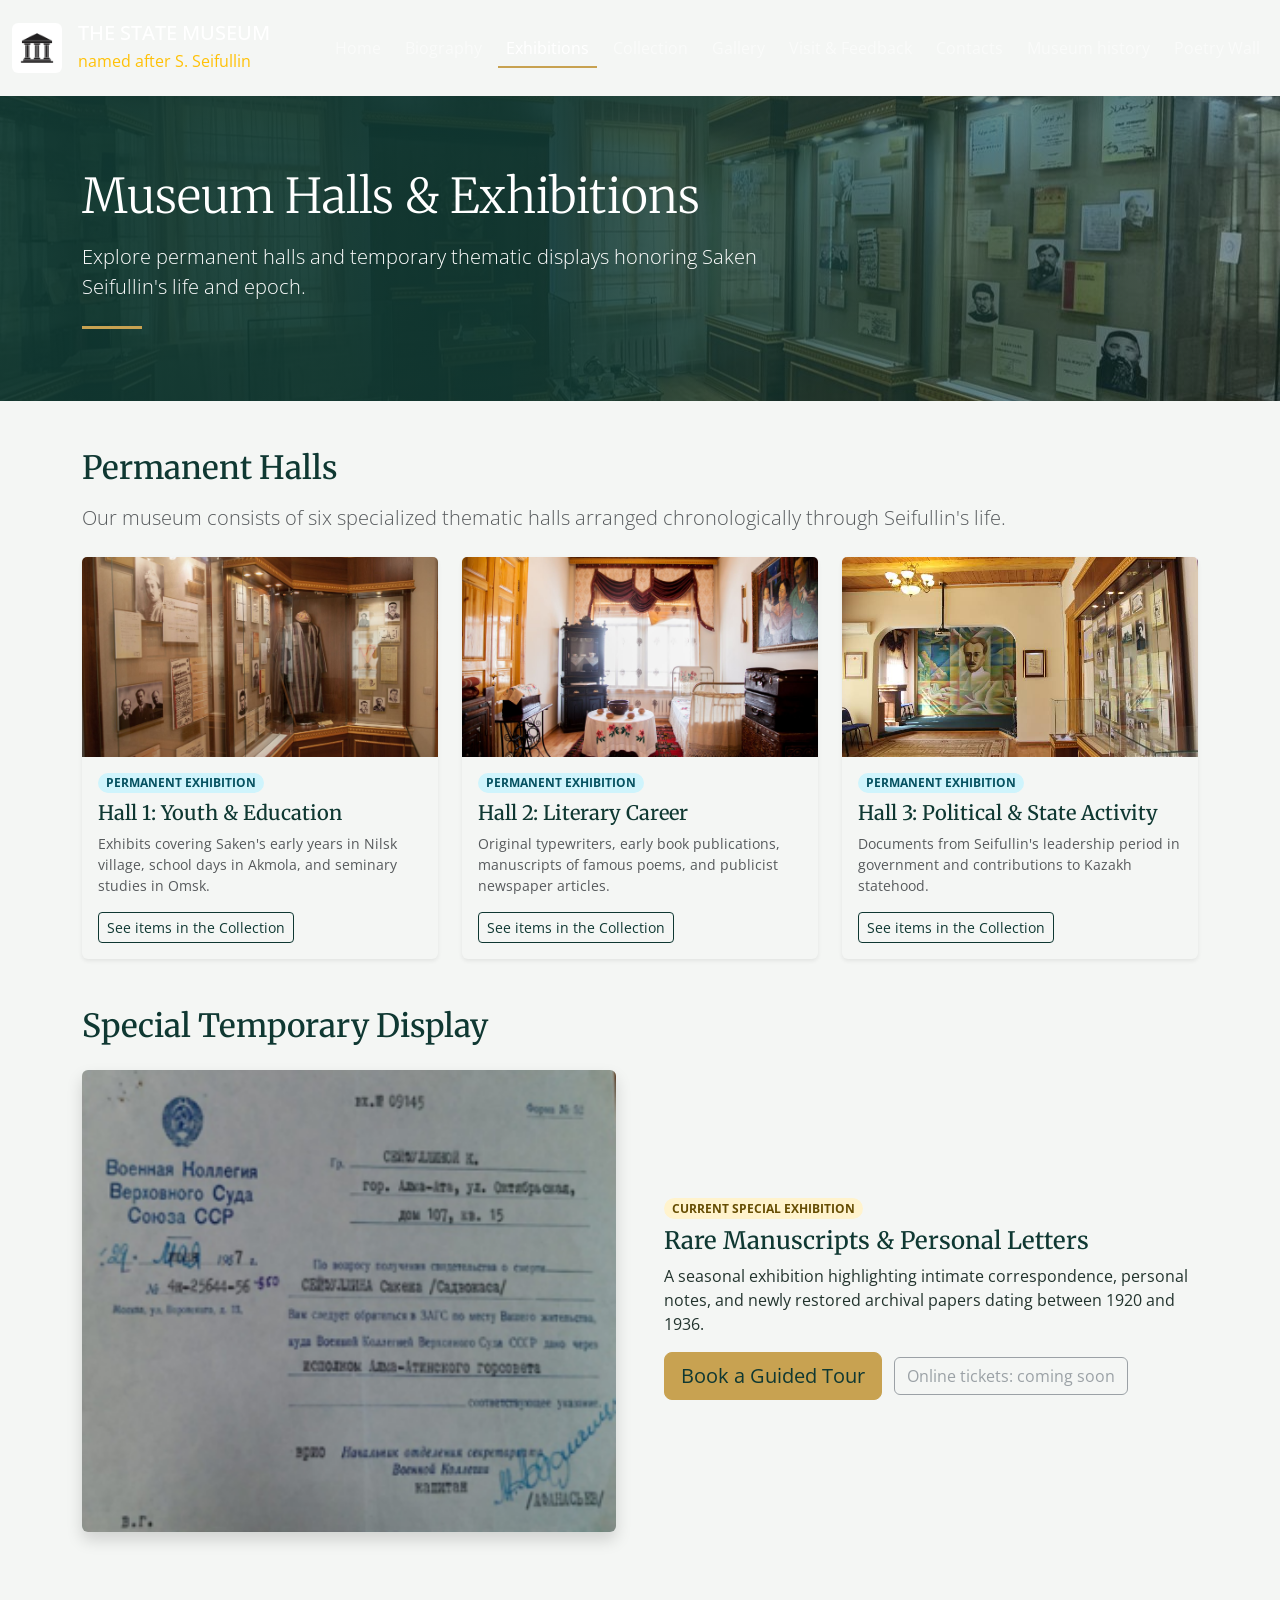
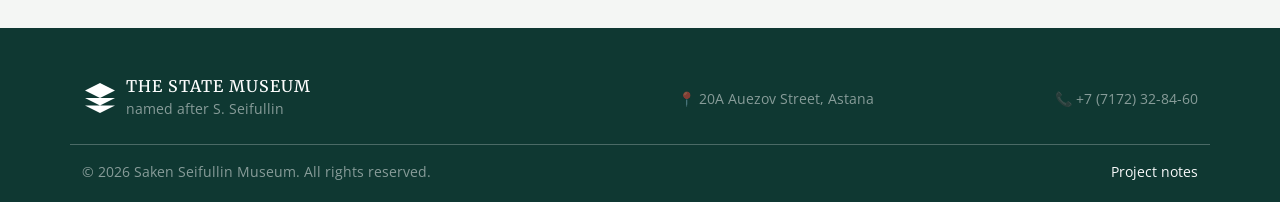
==== commit 677a924b: "Final Endterm implementation: Split Vanilla JS and jQuery into separate files, clean up code structu" ====
--- a/exhibitions.html
+++ b/exhibitions.html
@@ -68,8 +68,8 @@
         <div class="collapse navbar-collapse justify-content-end" id="navbarNav">
           <ul class="navbar-nav gap-2 text-center text-lg-start">
             <li class="nav-item"><a class="nav-link" href="index.html">Home</a></li>
-            <li class="nav-item"><a class="nav-link active" href="biography.html">Biography</a></li>
-            <li class="nav-item"><a class="nav-link" href="exhibitions.html">Exhibitions</a></li>
+            <li class="nav-item"><a class="nav-link" href="biography.html">Biography</a></li>
+            <li class="nav-item"><a class="nav-link active" href="exhibitions.html" aria-current="page">Exhibitions</a></li>
             <li class="nav-item"><a class="nav-link" href="exhibits.html">Collection</a></li>
             <li class="nav-item"><a class="nav-link" href="gallery.html">Gallery</a></li>
             <li class="nav-item"><a class="nav-link" href="feedback.html">Visit & Feedback</a></li>
